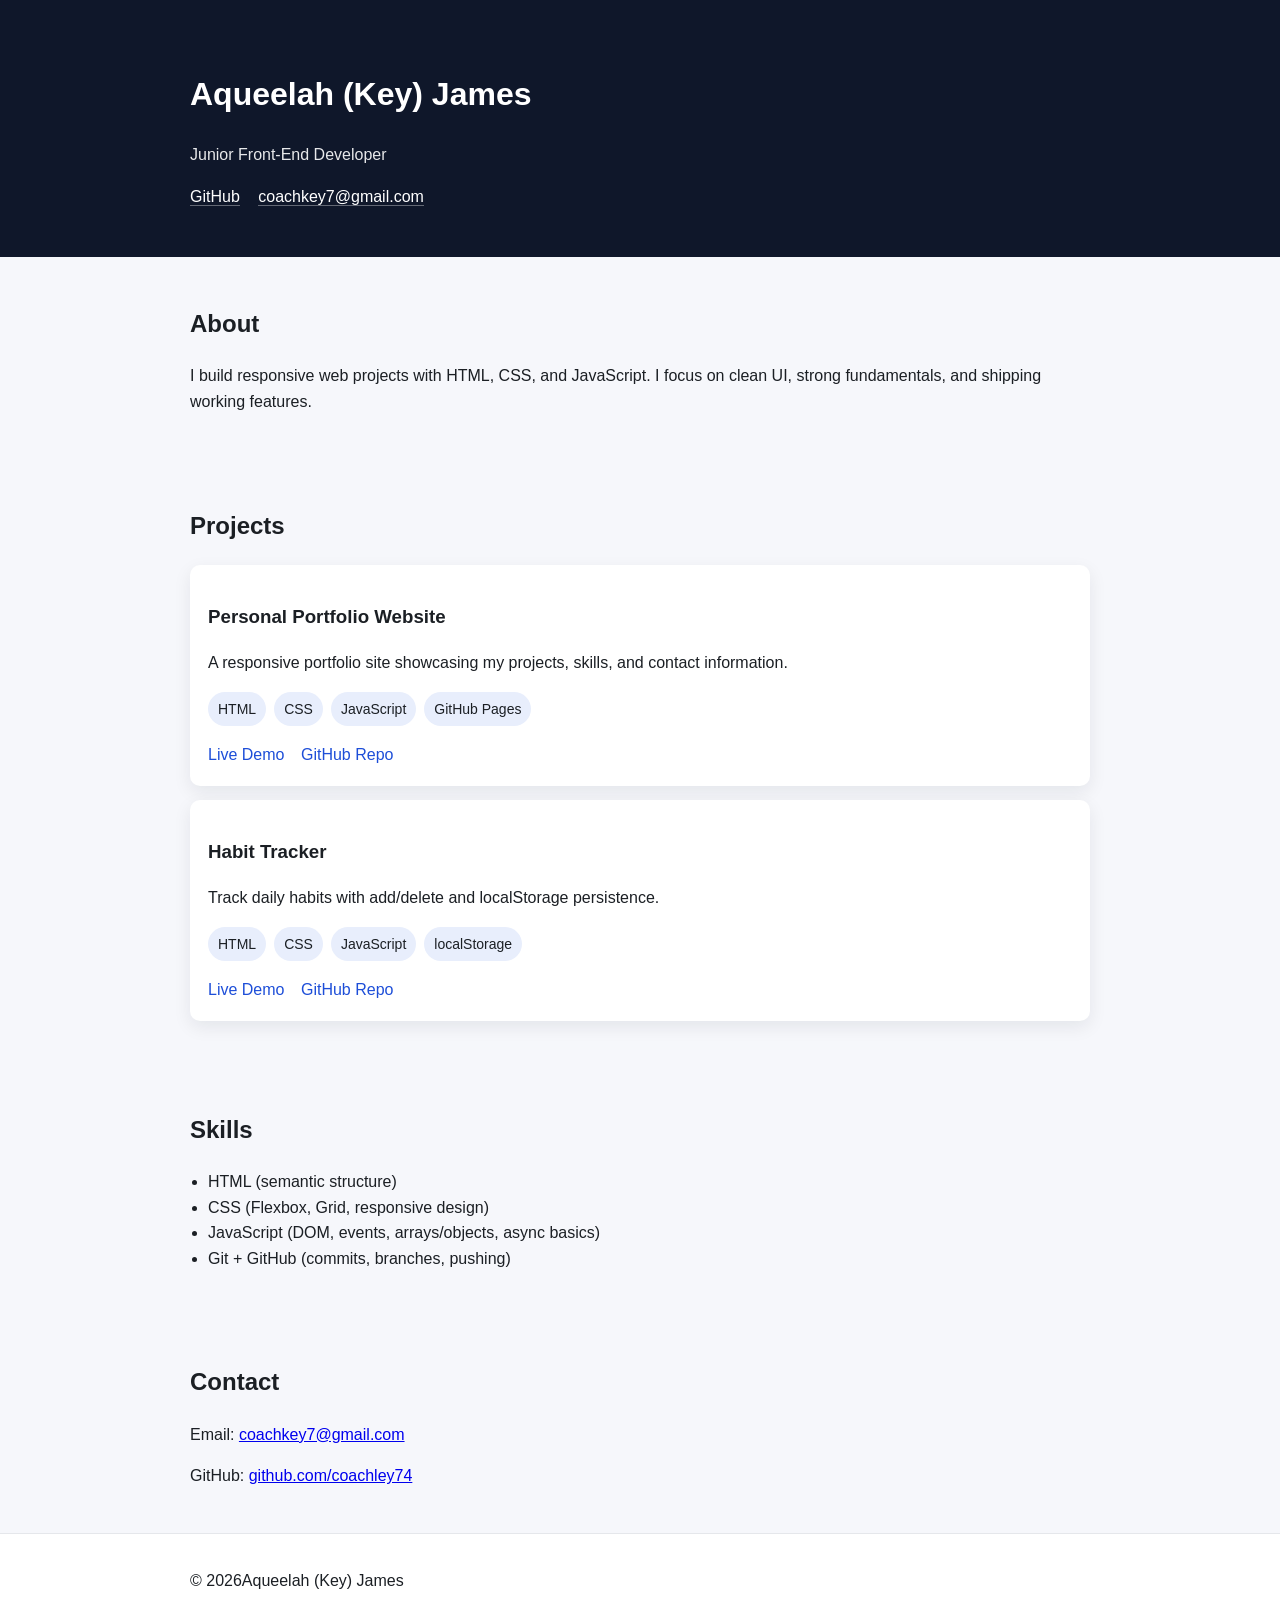
==== docs/index.html @ c78d2224 "Move site into docs for GitHub pages" ====
<!DOCTYPE html>
<html lang="en">
<head>
    <meta charset="UTF-8">
    <meta name="viewport" content="width=device-width, initial-scale=1.0">
    <title>Aqueelah (Key) James | Junior Front-End Developer</title>
    <link rel="stylesheet" href="styles.css">
</head>
<body>
     <header class="site-header">
    <div class="container">
      <h1>Aqueelah (Key) James</h1>
      <p class="subtitle">Junior Front-End Developer</p>

      <div class="links">
        <a href="https://github.com/coachkey74" target="_blank" rel="noreferrer">GitHub</a>
        <a href="mailto:youremail@example.com">coachkey7@gmail.com</a>
      </div>
    </div>
  </header>

  <main>
    <section class="container section">
      <h2>About</h2>
      <p>
        I build responsive web projects with HTML, CSS, and JavaScript.
        I focus on clean UI, strong fundamentals, and shipping working features.
      </p>
    </section>

    <section class="container section" id="projects">
      <h2>Projects</h2>

      <!-- 1) Personal Portfolio Website -->
      <article class="card">
        <h3>Personal Portfolio Website</h3>
        <p>A responsive portfolio site showcasing my projects, skills, and contact information.</p>
        <ul class="tags">
          <li>HTML</li><li>CSS</li><li>JavaScript</li><li>GitHub Pages</li>
        </ul>
        <div class="card-links">
          <!-- Live Demo will be your GitHub Pages URL after deployment -->
          <a href="#" target="_blank" rel="noreferrer">Live Demo</a>
          <!-- Repo link will be this portfolio repo -->
          <a href="#" target="_blank" rel="noreferrer">GitHub Repo</a>
        </div>
      </article>

      <!-- 2) Example project card (replace links later) -->
      <article class="card">
        <h3>Habit Tracker</h3>
        <p>Track daily habits with add/delete and localStorage persistence.</p>
        <ul class="tags">
          <li>HTML</li><li>CSS</li><li>JavaScript</li><li>localStorage</li>
        </ul>
        <div class="card-links">
          <a href="#" target="_blank" rel="noreferrer">Live Demo</a>
          <a href="#" target="_blank" rel="noreferrer">GitHub Repo</a>
        </div>
      </article>

      <!-- Add more cards for Job Tracker, API project, etc. -->
    </section>

    <section class="container section">
      <h2>Skills</h2>
      <ul class="skills">
        <li>HTML (semantic structure)</li>
        <li>CSS (Flexbox, Grid, responsive design)</li>
        <li>JavaScript (DOM, events, arrays/objects, async basics)</li>
        <li>Git + GitHub (commits, branches, pushing)</li>
      </ul>
    </section>

    <section class="container section">
      <h2>Contact</h2>
      <p>Email: <a href="mailto:youremail@example.com">coachkey7@gmail.com</a></p>
      <p>GitHub: <a href="https://github.com/coachkey74" target="_blank" rel="noreferrer">github.com/coachley74</a></p>
    </section>
  </main>

  <footer class="site-footer">
    <div class="container">
      <p>© <span id="year"></span>Aqueelah (Key) James</p>
    </div>
  </footer>
  <script src="app.js" ></script>
</body>
</html>
---- docs/styles.css ----
* { box-sizing: border-box; }
body {
  margin: 0;
  font-family: Arial, sans-serif;
  line-height: 1.6;
  background: #f6f7fb;
  color: #1b1f24;
}

.container {
  width: min(900px, 92%);
  margin: 0 auto;
}

.site-header {
  background: #0f172a;
  color: white;
  padding: 48px 0;
}

.subtitle { margin-top: 6px; opacity: 0.9; }

.links a {
  color: white;
  text-decoration: none;
  margin-right: 14px;
  border-bottom: 1px solid rgba(255,255,255,0.35);
}

.section { padding: 28px 0; }

.card {
  background: white;
  padding: 18px;
  border-radius: 10px;
  margin: 14px 0;
  box-shadow: 0 6px 18px rgba(15, 23, 42, 0.08);
}

.tags {
  list-style: none;
  padding: 0;
  display: flex;
  flex-wrap: wrap;
  gap: 8px;
}

.tags li {
  background: #e8eefc;
  padding: 6px 10px;
  border-radius: 999px;
  font-size: 14px;
}

.card-links a {
  display: inline-block;
  margin-right: 12px;
  text-decoration: none;
  color: #1d4ed8;
}

.skills { padding-left: 18px; }

.site-footer {
  padding: 18px 0;
  background: #ffffff;
  border-top: 1px solid #e5e7eb;
}
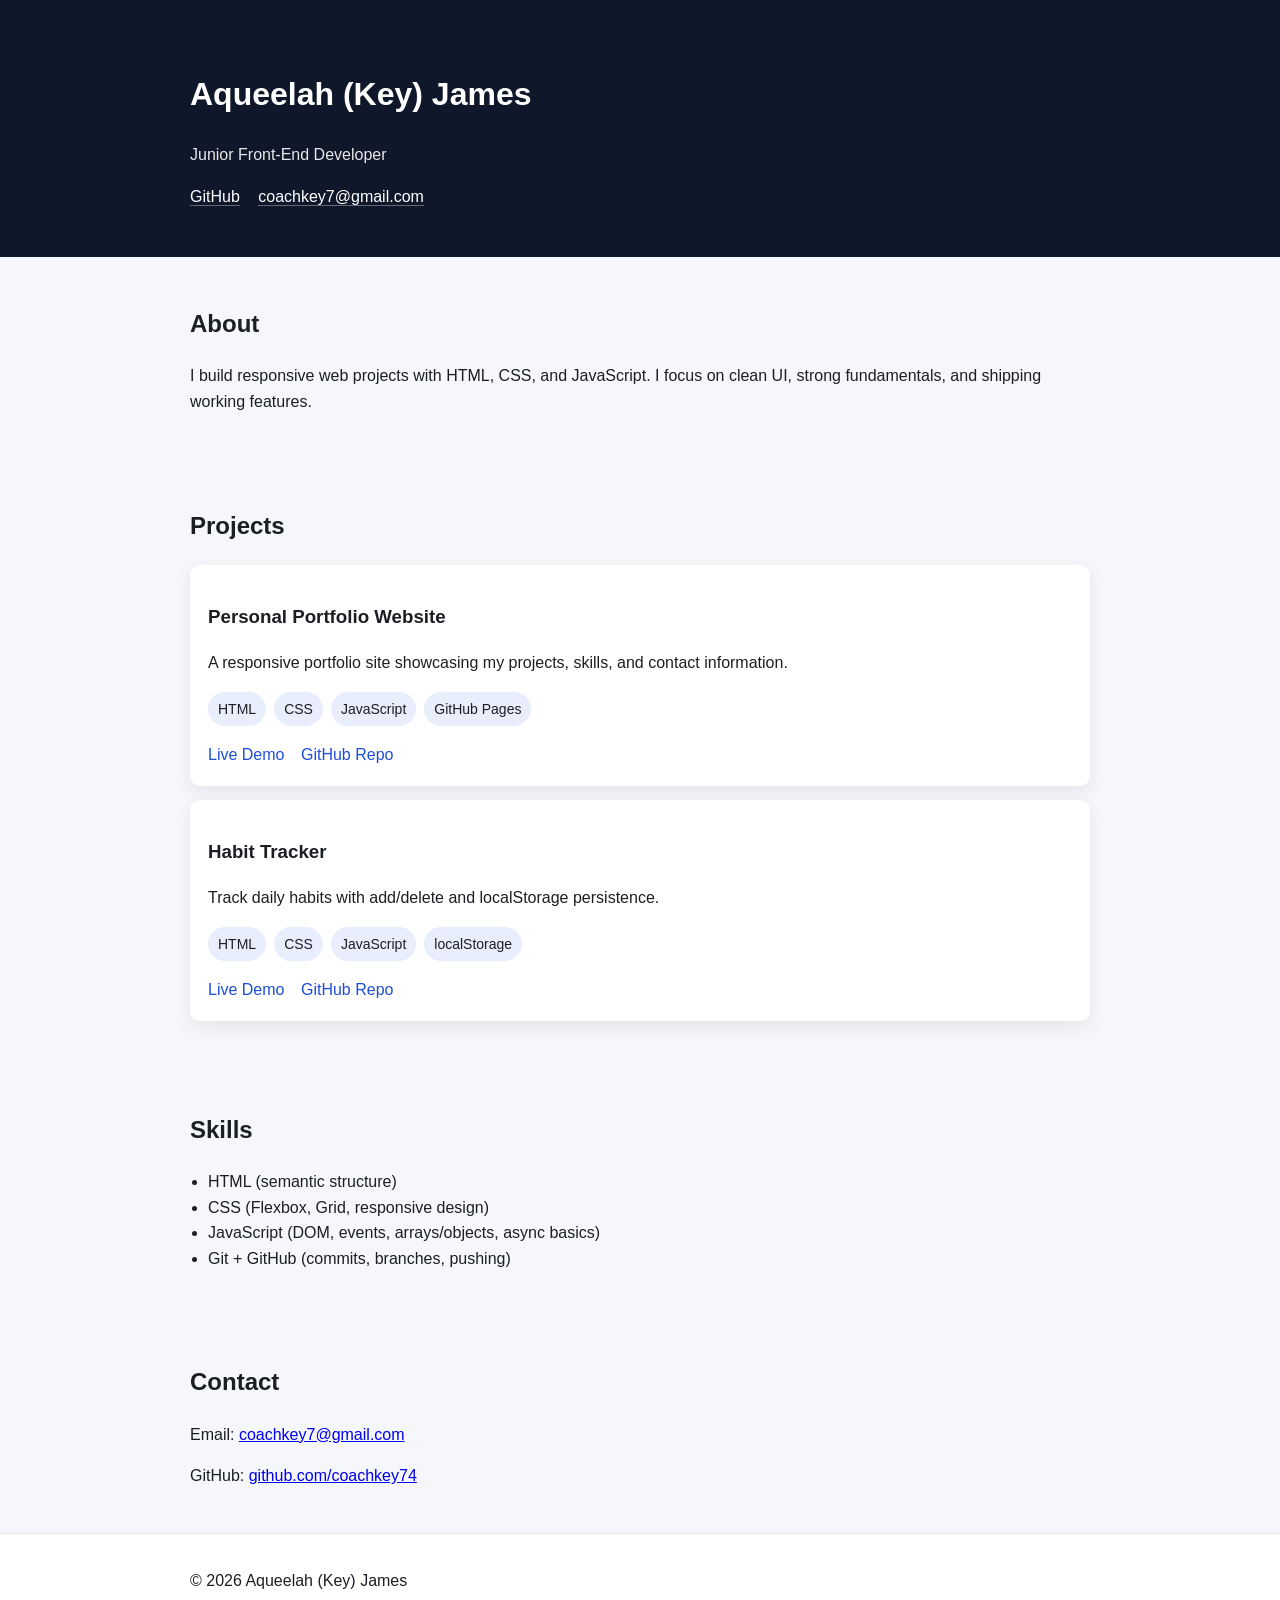
==== commit 9bda0453: "Update portfolio links and contact info" ====
--- a/docs/index.html
+++ b/docs/index.html
@@ -14,7 +14,7 @@
 
       <div class="links">
         <a href="https://github.com/coachkey74" target="_blank" rel="noreferrer">GitHub</a>
-        <a href="mailto:youremail@example.com">coachkey7@gmail.com</a>
+        <a href="mailto:coachkey7@gmail.com">coachkey7@gmail.com</a>
       </div>
     </div>
   </header>
@@ -39,14 +39,12 @@
           <li>HTML</li><li>CSS</li><li>JavaScript</li><li>GitHub Pages</li>
         </ul>
         <div class="card-links">
-          <!-- Live Demo will be your GitHub Pages URL after deployment -->
-          <a href="#" target="_blank" rel="noreferrer">Live Demo</a>
-          <!-- Repo link will be this portfolio repo -->
-          <a href="#" target="_blank" rel="noreferrer">GitHub Repo</a>
+          <a href="https://coachkey74.github.io/portfolio-/" target="_blank" rel="noreferrer">Live Demo</a>
+          <a href="https://github.com/coachkey74/portfolio-" target="_blank" rel="noreferrer">GitHub Repo</a>
         </div>
       </article>
 
-      <!-- 2) Example project card (replace links later) -->
+      <!-- 2) Habit Tracker -->
       <article class="card">
         <h3>Habit Tracker</h3>
         <p>Track daily habits with add/delete and localStorage persistence.</p>
@@ -74,16 +72,20 @@
 
     <section class="container section">
       <h2>Contact</h2>
-      <p>Email: <a href="mailto:youremail@example.com">coachkey7@gmail.com</a></p>
-      <p>GitHub: <a href="https://github.com/coachkey74" target="_blank" rel="noreferrer">github.com/coachley74</a></p>
+      <p>Email: <a href="mailto:coachkey7@gmail.com">coachkey7@gmail.com</a></p>
+      <p>
+        GitHub:
+        <a href="https://github.com/coachkey74" target="_blank" rel="noreferrer">github.com/coachkey74</a>
+      </p>
     </section>
   </main>
 
   <footer class="site-footer">
     <div class="container">
-      <p>© <span id="year"></span>Aqueelah (Key) James</p>
+      <p>© <span id="year"></span> Aqueelah (Key) James</p>
     </div>
   </footer>
-  <script src="app.js" ></script>
+
+  <script src="app.js"></script>
 </body>
 </html>
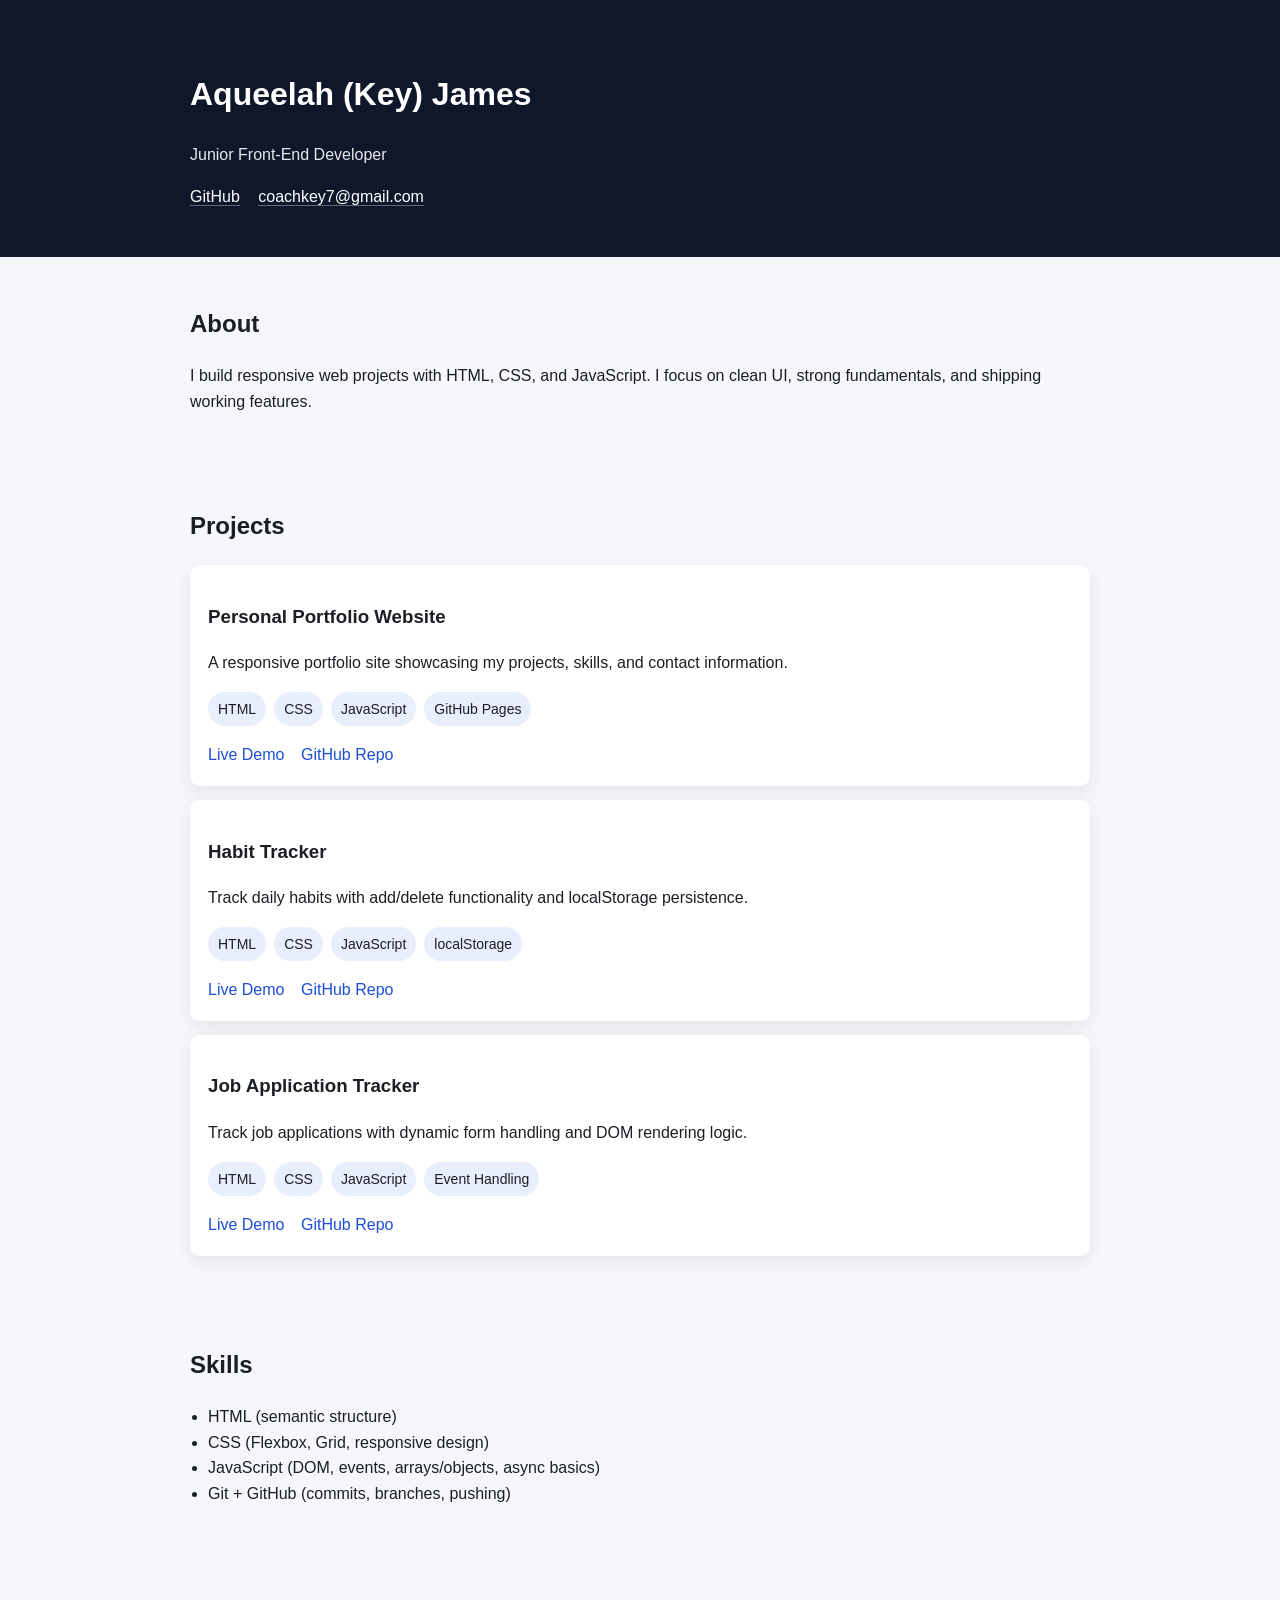
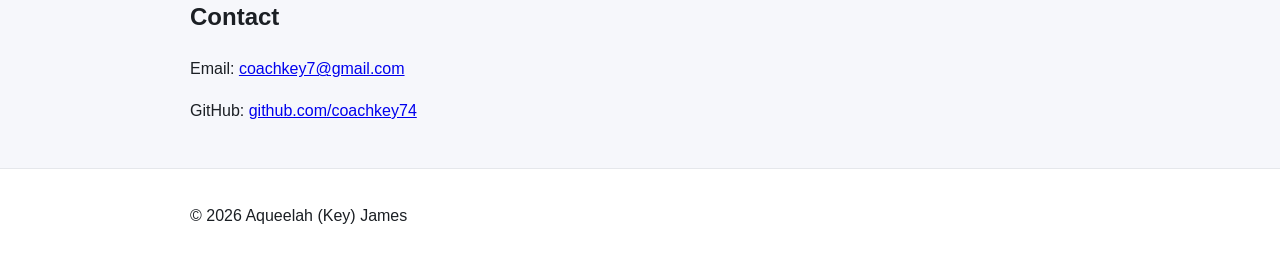
==== commit b7ef3ca9: "Add Live and repo links for all projects" ====
--- a/docs/index.html
+++ b/docs/index.html
@@ -28,34 +28,48 @@
       </p>
     </section>
 
-    <section class="container section" id="projects">
-      <h2>Projects</h2>
+<section class="container section" id="projects">
+  <h2>Projects</h2>
 
-      <!-- 1) Personal Portfolio Website -->
-      <article class="card">
-        <h3>Personal Portfolio Website</h3>
-        <p>A responsive portfolio site showcasing my projects, skills, and contact information.</p>
-        <ul class="tags">
-          <li>HTML</li><li>CSS</li><li>JavaScript</li><li>GitHub Pages</li>
-        </ul>
-        <div class="card-links">
-          <a href="https://coachkey74.github.io/portfolio-/" target="_blank" rel="noreferrer">Live Demo</a>
-          <a href="https://github.com/coachkey74/portfolio-" target="_blank" rel="noreferrer">GitHub Repo</a>
-        </div>
-      </article>
+  <!-- 1) Personal Portfolio Website -->
+  <article class="card">
+    <h3>Personal Portfolio Website</h3>
+    <p>A responsive portfolio site showcasing my projects, skills, and contact information.</p>
+    <ul class="tags">
+      <li>HTML</li><li>CSS</li><li>JavaScript</li><li>GitHub Pages</li>
+    </ul>
+    <div class="card-links">
+      <a href="https://coachkey74.github.io/third_site/" target="_blank" rel="noreferrer">Live Demo</a>
+      <a href="https://github.com/coachkey74/third_site" target="_blank" rel="noreferrer">GitHub Repo</a>
+    </div>
+  </article>
 
-      <!-- 2) Habit Tracker -->
-      <article class="card">
-        <h3>Habit Tracker</h3>
-        <p>Track daily habits with add/delete and localStorage persistence.</p>
-        <ul class="tags">
-          <li>HTML</li><li>CSS</li><li>JavaScript</li><li>localStorage</li>
-        </ul>
-        <div class="card-links">
-          <a href="#" target="_blank" rel="noreferrer">Live Demo</a>
-          <a href="#" target="_blank" rel="noreferrer">GitHub Repo</a>
-        </div>
-      </article>
+  <!-- 2) Habit Tracker -->
+  <article class="card">
+    <h3>Habit Tracker</h3>
+    <p>Track daily habits with add/delete functionality and localStorage persistence.</p>
+    <ul class="tags">
+      <li>HTML</li><li>CSS</li><li>JavaScript</li><li>localStorage</li>
+    </ul>
+    <div class="card-links">
+      <a href="https://coachkey74.github.io/habit_tracker/" target="_blank" rel="noreferrer">Live Demo</a>
+      <a href="https://github.com/coachkey74/habit_tracker" target="_blank" rel="noreferrer">GitHub Repo</a>
+    </div>
+  </article>
+
+  <!-- 3) Job Application Tracker -->
+  <article class="card">
+    <h3>Job Application Tracker</h3>
+    <p>Track job applications with dynamic form handling and DOM rendering logic.</p>
+    <ul class="tags">
+      <li>HTML</li><li>CSS</li><li>JavaScript</li><li>Event Handling</li>
+    </ul>
+    <div class="card-links">
+      <a href="https://coachkey74.github.io/job_tracker/" target="_blank" rel="noreferrer">Live Demo</a>
+      <a href="https://github.com/coachkey74/job_tracker" target="_blank" rel="noreferrer">GitHub Repo</a>
+    </div>
+  </article>
+</section>
 
       <!-- Add more cards for Job Tracker, API project, etc. -->
     </section>
